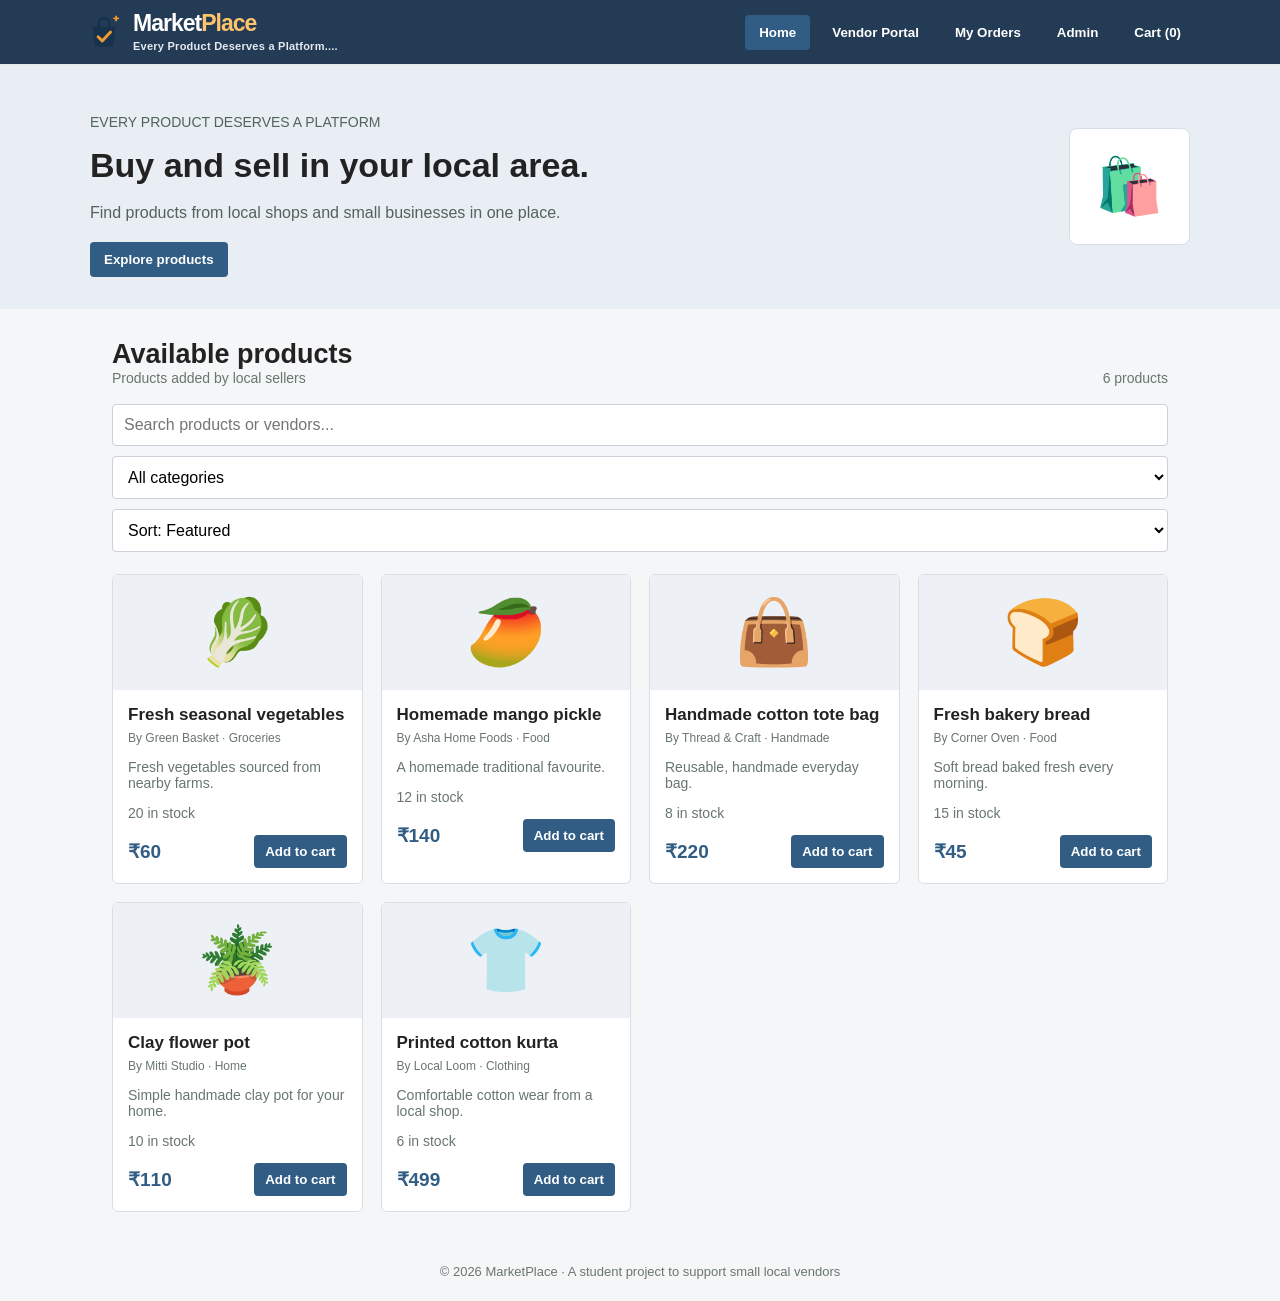
==== index.html @ 35914d5a "Add homepage entry point for GitHub Pages" ====
<!DOCTYPE html>
<html lang="en">
<head>
  <meta charset="UTF-8" />
  <meta name="viewport" content="width=device-width, initial-scale=1.0" />
  <meta name="description" content="A student marketplace demo connecting local vendors with nearby customers." />
  <title>MarketPlace | Local Market Online Store</title>
    <link rel="stylesheet" href="style.css">
</head>
<body>
<header><div class="nav">
  <div class="brand-lockup">
    <svg class="brand-mark" viewBox="0 0 64 64" role="img" aria-label="MarketPlace shopping bag logo" xmlns="http://www.w3.org/2000/svg">
      <path d="M13 23h38l-3.2 34H16.2L13 23Z" fill="#17324d"/>
      <path d="M23 25v-7a9 9 0 0 1 18 0v7" fill="none" stroke="#17324d" stroke-width="5" stroke-linecap="round"/>
      <path d="m22 40 7 7 14-15" fill="none" stroke="#f19a32" stroke-width="5" stroke-linecap="round" stroke-linejoin="round"/>
      <path d="M49 9h7M52.5 5.5v7" stroke="#f19a32" stroke-width="3" stroke-linecap="round"/>
    </svg>
    <div><div class="brand">Market<span>Place</span></div><div class="brand-tagline">Every Product Deserves a Platform....</div></div>
  </div>
  <nav class="navlinks" aria-label="Main navigation">
    <button class="active" data-page="home">Home</button><button data-page="vendor">Vendor Portal</button><button data-page="orders">My Orders</button><button data-page="admin">Admin</button><button data-page="cart">Cart (<span id="cartCount">0</span>)</button>
  </nav>
</div></header>
<section class="hero" id="hero"><div class="hero-inner"><div><p class="muted">EVERY PRODUCT DESERVES A PLATFORM</p><h1>Buy and sell in your local area.</h1><p>Find products from local shops and small businesses in one place.</p><button class="btn primary" onclick="showPage('home');document.getElementById('products').scrollIntoView({behavior:'smooth'})">Explore products</button></div><div class="hero-bubble" aria-hidden="true">🛍️</div></div></section>
<main>
  <section id="page-home">
    <div class="section-head"><div><h2 id="products">Available products</h2><div class="muted">Products added by local sellers</div></div><span class="muted" id="resultCount"></span></div>
    <div class="toolbar"><input id="search" placeholder="Search products or vendors..." aria-label="Search products"><select id="category"><option value="All">All categories</option><option>Groceries</option><option>Food</option><option>Clothing</option><option>Handmade</option><option>Home</option></select><select id="sort"><option value="default">Sort: Featured</option><option value="low">Price: Low to high</option><option value="high">Price: High to low</option></select></div>
    <div class="grid" id="productGrid"></div>
  </section>
  <section id="page-vendor" class="hidden">
    <div class="section-head"><div><h2>Vendor portal</h2><div class="muted">Sign in or register to add your products.</div></div></div>
    <div id="vendorAuth" class="panel">
      <div class="auth-tabs"><button id="showVendorLogin" class="active" type="button" onclick="setVendorAuthMode('login')">Vendor sign in</button><button id="showVendorRegister" type="button" onclick="setVendorAuthMode('register')">Create account</button></div>
      <form id="vendorLoginForm" class="form-grid"><div class="full"><label for="loginEmail">Email address</label><input id="loginEmail" type="email" required autocomplete="username" placeholder="vendor@example.com"></div><div class="full"><label for="loginPassword">Password</label><input id="loginPassword" type="password" required autocomplete="current-password" placeholder="Enter your password"></div><div class="full"><button class="btn primary" type="submit">Sign in to vendor account</button></div></form>
      <form id="vendorRegisterForm" class="form-grid hidden"><div><label for="registerName">Vendor / shop name</label><input id="registerName" required maxlength="60" placeholder="e.g. Sharma Fresh Mart"></div><div><label for="registerPhone">Phone number</label><input id="registerPhone" type="tel" required pattern="[0-9+() -]{8,18}" placeholder="Your contact number"></div><div class="full"><label for="registerEmail">Email address</label><input id="registerEmail" type="email" required autocomplete="username" placeholder="vendor@example.com"></div><div class="full"><label for="registerPassword">Create password</label><input id="registerPassword" type="password" minlength="6" required autocomplete="new-password" placeholder="At least 6 characters"></div><div class="full"><button class="btn primary" type="submit">Create vendor account</button></div></form>
      <p class="muted">Student demo: account details are saved only in this browser. Do not use a real or reused password.</p><div id="vendorAuthMessage" class="muted" role="status"></div>
    </div>
    <div id="vendorDashboard" class="hidden"><div class="panel"><div class="vendor-welcome"><div><h3 id="vendorWelcomeTitle">Welcome, vendor</h3><div class="muted">You are signed in.</div></div><button class="btn secondary" type="button" onclick="vendorLogout()">Sign out</button></div></div>
      <div class="panel"><h3>Add a product</h3><form id="productForm" class="form-grid"><div><label for="pName">Product name</label><input id="pName" required maxlength="80" placeholder="e.g. Fresh tomatoes"></div><div><label for="pPrice">Price (₹)</label><input id="pPrice" type="number" min="1" step="1" required placeholder="80"></div><div><label for="pCategory">Category</label><select id="pCategory"><option>Groceries</option><option>Food</option><option>Clothing</option><option>Handmade</option><option>Home</option></select></div><div><label for="pStock">Available stock</label><input id="pStock" type="number" min="0" value="10" required></div><div><label for="pEmoji">Product icon (emoji)</label><input id="pEmoji" maxlength="4" placeholder="🍅"></div><div class="full"><label for="pDescription">Product description</label><textarea id="pDescription" maxlength="300" placeholder="Describe your product..."></textarea></div><div class="full"><button class="btn primary" type="submit">Register product for sale</button></div></form></div>
      <div class="panel"><h3>Your listed products</h3><div id="vendorProducts"></div></div></div>
  </section>
  <section id="page-cart" class="hidden"><div class="section-head"><div><h2>Your shopping cart</h2><div class="muted">Review your items before checkout</div></div></div><div class="panel" id="cartContents"></div></section>
  <section id="page-orders" class="hidden"><div class="section-head"><div><h2>My orders</h2><div class="muted">Your demo order history</div></div></div><div class="panel" id="orderContents"></div></section>
  <section id="page-admin" class="hidden"><div class="section-head"><div><h2>Admin dashboard</h2><div class="muted">A quick overview of marketplace activity</div></div></div><div class="stats" id="adminStats"></div><div class="panel"><h3>Recent orders</h3><div id="adminOrders"></div></div><div class="notice">For a real deployment, admin access must be protected with authentication and server-side permissions. This classroom demo is not connected to a live payment gateway.</div></section>
</main>
<footer>© 2026 MarketPlace · A student project to support small local vendors</footer>
  <script src="script.js"></script>
</body>
</html>
---- style.css ----
:root{--green:#176b4b;--green2:#e8f5ee;--ink:#17231d;--muted:#68766e;--line:#e4ebe6;--cream:#fbfcfa;--orange:#f4a340}
    *{box-sizing:border-box} body{margin:0;font-family:Arial,Helvetica,sans-serif;background:var(--cream);color:var(--ink)}
    header{background:#fff;border-bottom:1px solid var(--line);position:sticky;top:0;z-index:5}
    .nav{max-width:1150px;margin:auto;padding:15px 22px;display:flex;align-items:center;gap:20px;justify-content:space-between;flex-wrap:wrap}
    .brand-lockup{display:flex;align-items:center;gap:10px;min-width:220px}.brand-mark{width:43px;height:43px;flex:none}.brand{font-size:25px;font-weight:800;color:#17324d;letter-spacing:-1px;line-height:1}.brand span{color:#f19a32}.brand-tagline{font-size:10px;letter-spacing:.25px;color:#68766e;margin-top:5px;font-weight:600}
    .navlinks{display:flex;gap:8px;flex-wrap:wrap}.navlinks button,.btn{border:0;border-radius:9px;padding:10px 14px;font-weight:700;cursor:pointer}
    .navlinks button{background:transparent;color:#425148}.navlinks button.active,.btn.primary{background:var(--green);color:white}.btn.secondary{background:var(--green2);color:var(--green)}
    .hero{background:linear-gradient(115deg,#e8f5ee,#f9f3e7);padding:48px 22px}.hero-inner{max-width:1150px;margin:auto;display:flex;align-items:center;justify-content:space-between;gap:30px}.hero h1{font-size:clamp(30px,5vw,48px);line-height:1.08;margin:0 0 14px;max-width:650px}.hero p{color:#52635a;line-height:1.6;max-width:610px}.hero-bubble{font-size:82px;background:#fff;border-radius:28px;padding:25px;box-shadow:0 10px 30px #244b3212}
    main{max-width:1150px;margin:30px auto;padding:0 22px}.section-head{display:flex;align-items:end;justify-content:space-between;gap:15px;flex-wrap:wrap;margin-bottom:18px}.section-head h2{margin:0;font-size:27px}.muted{color:var(--muted);font-size:14px}
    .toolbar{display:flex;gap:10px;flex-wrap:wrap;margin:18px 0 22px}.toolbar input,.toolbar select,input,textarea,select{font:inherit;border:1px solid var(--line);border-radius:9px;padding:11px;background:white;min-width:0}.toolbar input{flex:1;min-width:210px}
    .grid{display:grid;grid-template-columns:repeat(auto-fit,minmax(220px,1fr));gap:18px}.product{background:white;border:1px solid var(--line);border-radius:15px;overflow:hidden;transition:.2s}.product:hover{transform:translateY(-3px);box-shadow:0 9px 25px #193e2810}.product-art{height:145px;display:grid;place-items:center;font-size:64px;background:var(--green2)}.product-body{padding:15px}.product h3{margin:0 0 6px;font-size:17px}.product .vendor{font-size:12px;color:var(--muted)}.price-row{display:flex;justify-content:space-between;align-items:center;margin-top:14px}.price{font-weight:800;color:var(--green);font-size:19px}.small-btn{background:var(--green);color:white;border:0;border-radius:8px;padding:9px 11px;cursor:pointer;font-weight:700}
    .panel{background:white;border:1px solid var(--line);border-radius:15px;padding:20px;margin:20px 0}.panel h2,.panel h3{margin-top:0}.form-grid{display:grid;grid-template-columns:repeat(2,minmax(0,1fr));gap:12px}.form-grid .full{grid-column:1/-1}label{font-size:13px;font-weight:700;color:#52635a;display:block;margin-bottom:5px}input,textarea,select{width:100%}textarea{min-height:80px;resize:vertical}.hidden{display:none!important}
    .cart-row,.order-row{display:flex;justify-content:space-between;gap:12px;align-items:center;padding:12px 0;border-bottom:1px solid var(--line)}.qty{display:flex;align-items:center;gap:8px}.qty button{border:1px solid var(--line);background:white;border-radius:6px;padding:4px 9px;cursor:pointer}.total{font-size:21px;font-weight:800;text-align:right;margin:18px 0}.auth-tabs{display:flex;gap:8px;margin-bottom:18px}.auth-tabs button{border:1px solid var(--line);background:#fff;border-radius:8px;padding:10px 14px;font-weight:700;cursor:pointer}.auth-tabs button.active{background:var(--green);color:#fff;border-color:var(--green)}.vendor-welcome{display:flex;justify-content:space-between;align-items:center;gap:12px;flex-wrap:wrap}.notice{padding:12px;border-radius:9px;background:#fff6e7;color:#78501b;font-size:13px;line-height:1.5}.stats{display:grid;grid-template-columns:repeat(auto-fit,minmax(150px,1fr));gap:12px}.stat{background:var(--green2);border-radius:12px;padding:15px}.stat strong{display:block;font-size:25px;color:var(--green)}footer{text-align:center;padding:30px;color:var(--muted);font-size:13px}
    @media(max-width:650px){.hero-inner{display:block}.hero-bubble{display:none}.form-grid{grid-template-columns:1fr}.form-grid .full{grid-column:auto}.nav{align-items:flex-start}}

    /* Simple styling for a first-year college project */
    body{font-family:Arial,sans-serif;background:#f5f6f8;color:#222}
    header{background:#243b55;position:static}
    .nav{padding:12px 20px}
    .brand-mark{width:38px;height:38px}
    .brand{font-size:23px;color:#fff}
    .brand span{color:#ffc36b}
    .brand-tagline{color:#e6eaf0;font-size:11px}
    .navlinks button{color:#fff;border-radius:4px}
    .navlinks button.active,.btn.primary,.small-btn{background:#315d85;color:#fff}
    .btn,.navlinks button,.small-btn{border-radius:4px}
    .hero{background:#e8eef4;padding:32px 20px}
    .hero-inner{max-width:1100px}
    .hero h1{font-size:34px}
    .hero-bubble{font-size:55px;box-shadow:none;border:1px solid #d6dee7;border-radius:8px}
    main{max-width:1100px}
    .panel,.product{border:1px solid #d9dee5;border-radius:6px;box-shadow:none}
    .product:hover{transform:none;box-shadow:none}
    .product-art{height:115px;background:#edf1f5}
    .panel{padding:18px}
    .toolbar input,.toolbar select,input,textarea,select{border:1px solid #cbd2da;border-radius:4px}
    .auth-tabs button{border-radius:4px}
    .auth-tabs button.active{background:#315d85;color:#fff}
    .btn.secondary{background:#e8eef4;color:#243b55}
    .stat{background:#edf1f5;border-radius:5px}
    .stat strong,.price{color:#315d85}
    .notice{border-radius:4px}
    footer{padding:22px}
    @media(max-width:650px){.hero h1{font-size:28px}}
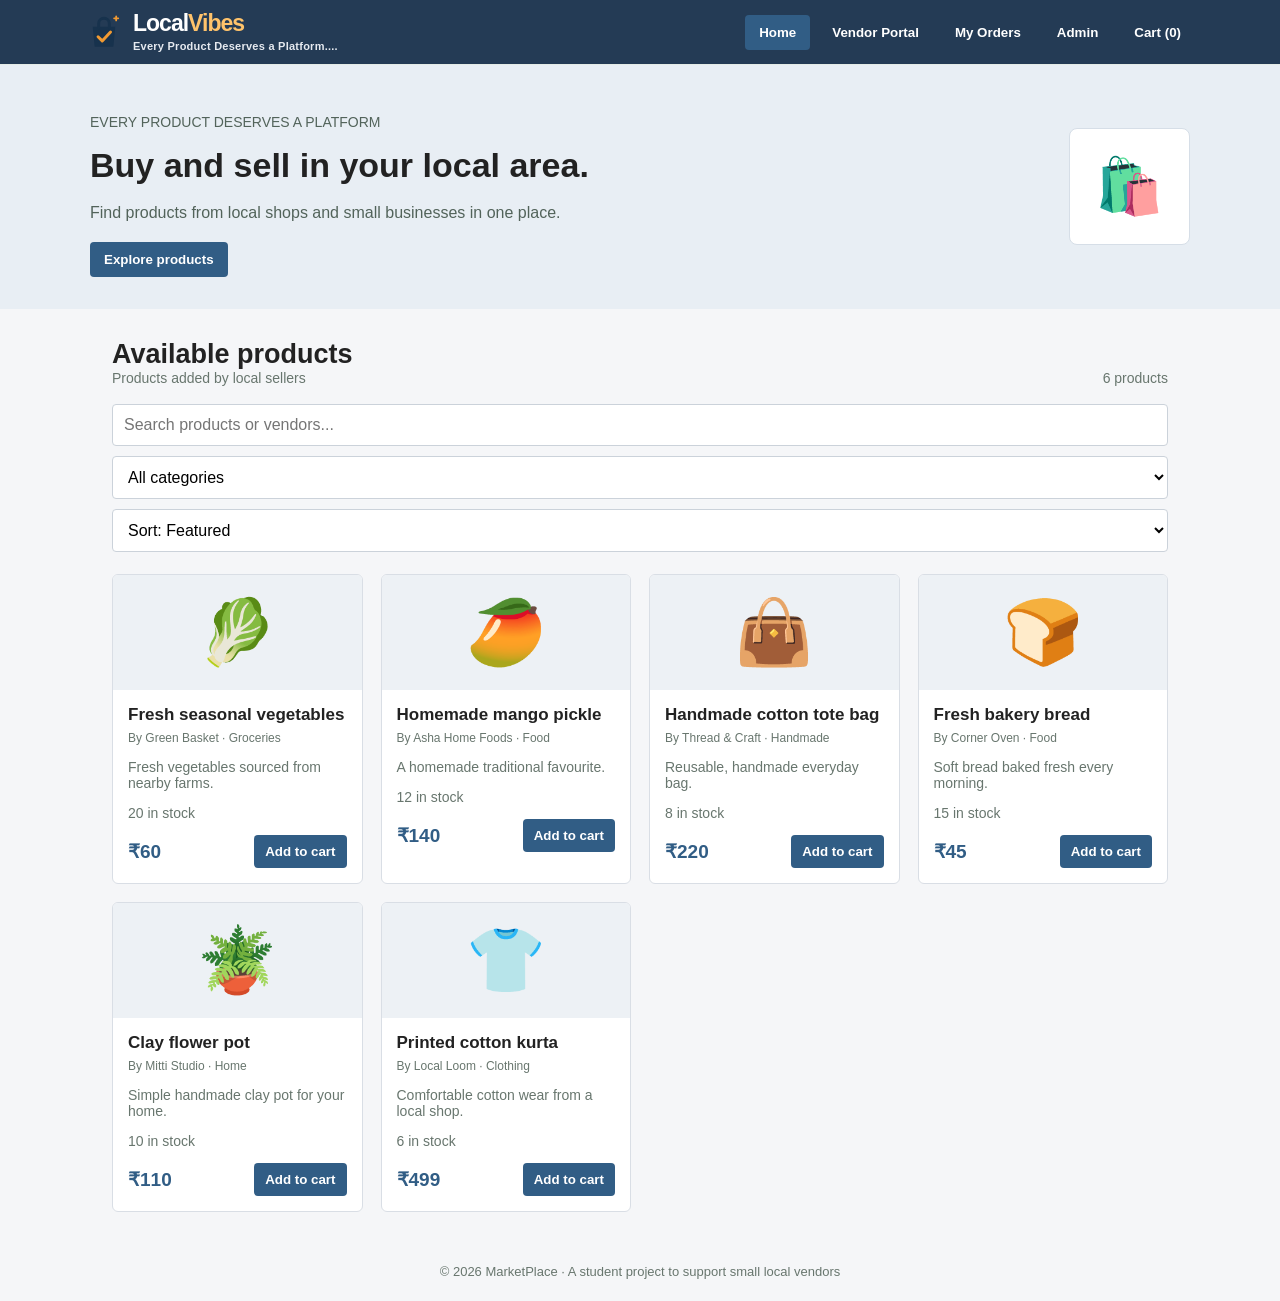
==== commit ae5b8192: "Rename website brand to LocalVibes" ====
--- a/index.html
+++ b/index.html
@@ -4,19 +4,19 @@
   <meta charset="UTF-8" />
   <meta name="viewport" content="width=device-width, initial-scale=1.0" />
   <meta name="description" content="A student marketplace demo connecting local vendors with nearby customers." />
-  <title>MarketPlace | Local Market Online Store</title>
+  <title>LocalVibes | Local Market Online Store</title>
     <link rel="stylesheet" href="style.css">
 </head>
 <body>
 <header><div class="nav">
   <div class="brand-lockup">
-    <svg class="brand-mark" viewBox="0 0 64 64" role="img" aria-label="MarketPlace shopping bag logo" xmlns="http://www.w3.org/2000/svg">
+    <svg class="brand-mark" viewBox="0 0 64 64" role="img" aria-label="LocalVibes shopping bag logo" xmlns="http://www.w3.org/2000/svg">
       <path d="M13 23h38l-3.2 34H16.2L13 23Z" fill="#17324d"/>
       <path d="M23 25v-7a9 9 0 0 1 18 0v7" fill="none" stroke="#17324d" stroke-width="5" stroke-linecap="round"/>
       <path d="m22 40 7 7 14-15" fill="none" stroke="#f19a32" stroke-width="5" stroke-linecap="round" stroke-linejoin="round"/>
       <path d="M49 9h7M52.5 5.5v7" stroke="#f19a32" stroke-width="3" stroke-linecap="round"/>
     </svg>
-    <div><div class="brand">Market<span>Place</span></div><div class="brand-tagline">Every Product Deserves a Platform....</div></div>
+    <div><div class="brand">Local<span>Vibes</span></div><div class="brand-tagline">Every Product Deserves a Platform....</div></div>
   </div>
   <nav class="navlinks" aria-label="Main navigation">
     <button class="active" data-page="home">Home</button><button data-page="vendor">Vendor Portal</button><button data-page="orders">My Orders</button><button data-page="admin">Admin</button><button data-page="cart">Cart (<span id="cartCount">0</span>)</button>
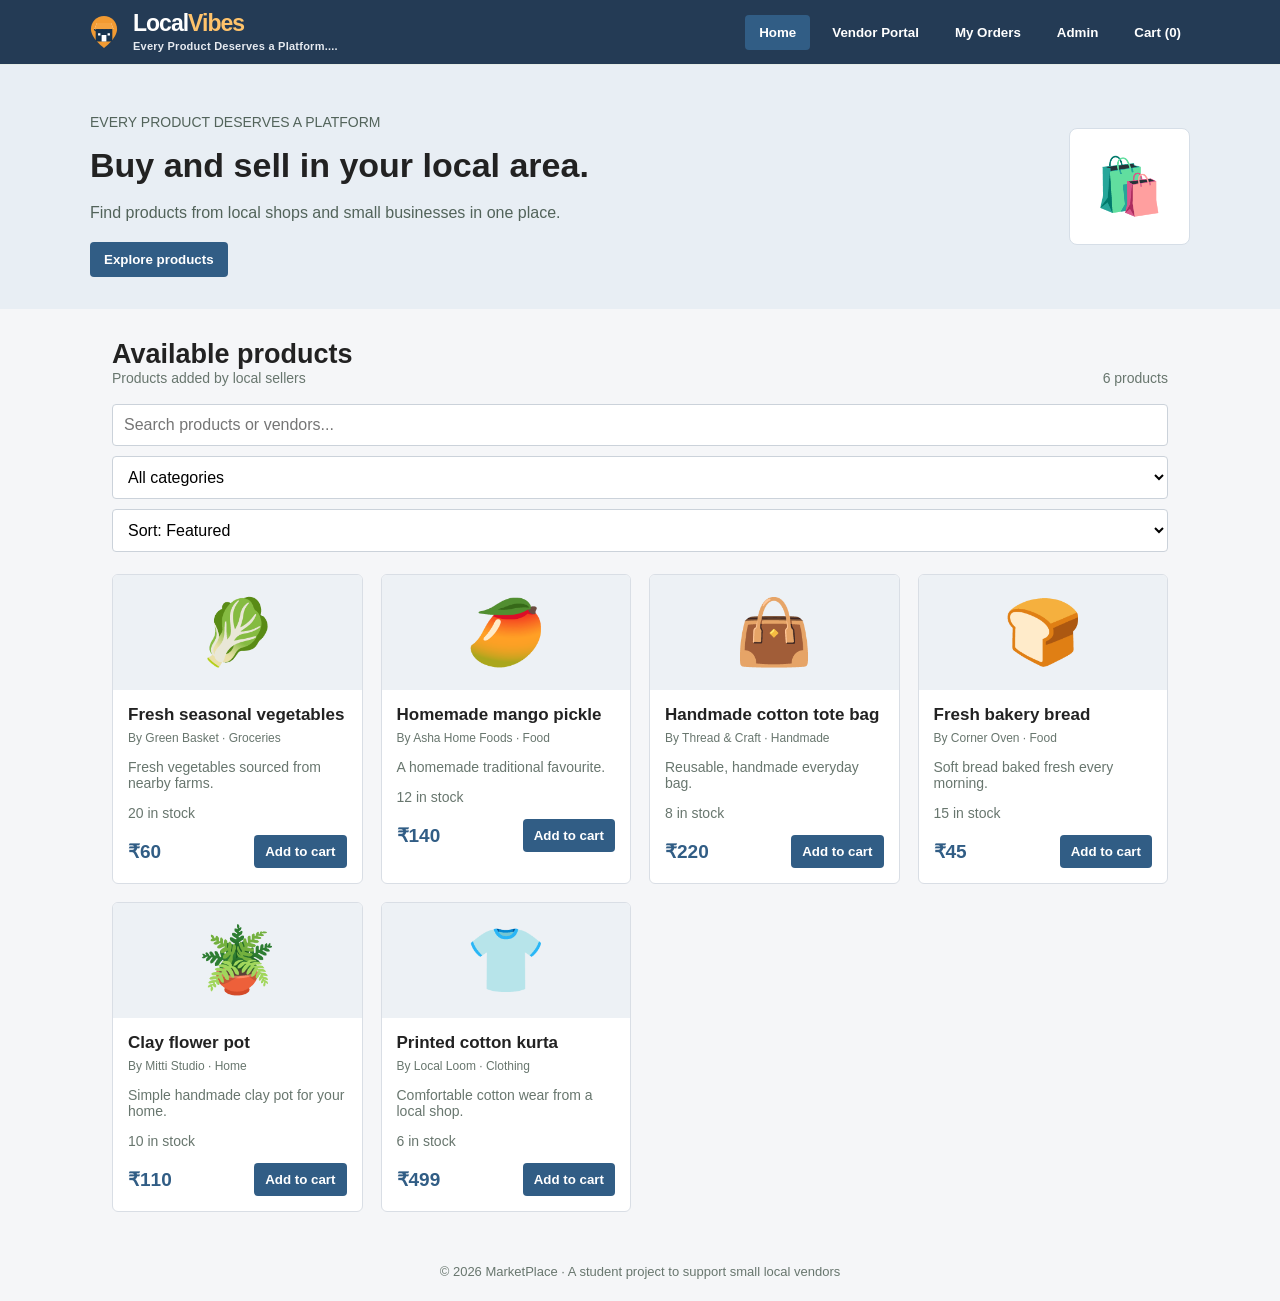
==== commit 5da51678: "Update LocalVibes logo to a local shop mark" ====
--- a/index.html
+++ b/index.html
@@ -10,11 +10,14 @@
 <body>
 <header><div class="nav">
   <div class="brand-lockup">
-    <svg class="brand-mark" viewBox="0 0 64 64" role="img" aria-label="LocalVibes shopping bag logo" xmlns="http://www.w3.org/2000/svg">
-      <path d="M13 23h38l-3.2 34H16.2L13 23Z" fill="#17324d"/>
-      <path d="M23 25v-7a9 9 0 0 1 18 0v7" fill="none" stroke="#17324d" stroke-width="5" stroke-linecap="round"/>
-      <path d="m22 40 7 7 14-15" fill="none" stroke="#f19a32" stroke-width="5" stroke-linecap="round" stroke-linejoin="round"/>
-      <path d="M49 9h7M52.5 5.5v7" stroke="#f19a32" stroke-width="3" stroke-linecap="round"/>
+    <svg class="brand-mark" viewBox="0 0 64 64" role="img" aria-label="LocalVibes local shop logo" xmlns="http://www.w3.org/2000/svg">
+      <path d="M32 5C19.8 5 10 14.8 10 27c0 16 22 32 22 32s22-16 22-32C54 14.8 44.2 5 32 5Z" fill="#f19a32"/>
+      <path d="M18 27h28v21H18z" rx="2" fill="#17324d"/>
+      <path d="M16 27 20 17h24l4 10H16Z" fill="#fff"/>
+      <path d="M20 17h24l4 10H16l4-10Z" fill="#f4a340"/>
+      <path d="M16 27c0 4 6 4 6 0 0 4 7 4 7 0 0 4 7 4 7 0 0 4 6 4 6 0" fill="none" stroke="#17324d" stroke-width="2"/>
+      <path d="M28 37h8v11h-8z" fill="#fff"/>
+      <path d="M22 34h4v4h-4zM38 34h4v4h-4z" fill="#fff"/>
     </svg>
     <div><div class="brand">Local<span>Vibes</span></div><div class="brand-tagline">Every Product Deserves a Platform....</div></div>
   </div>
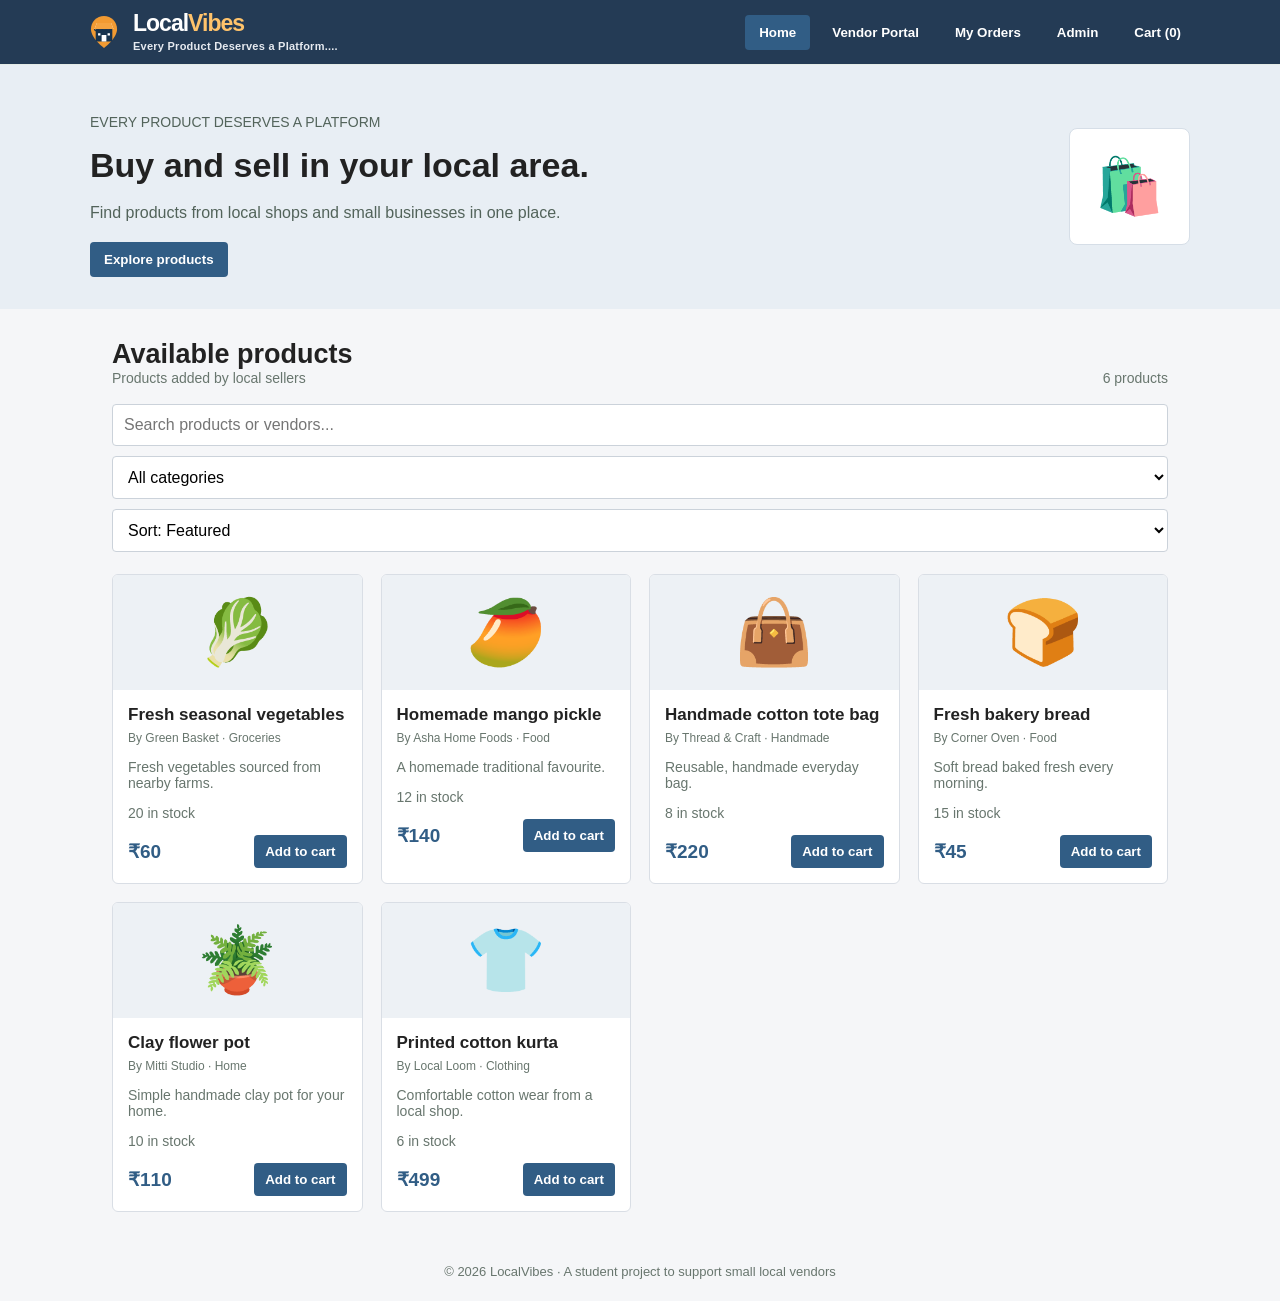
==== commit 1c1eecdf: "Update footer branding to LocalVibes" ====
--- a/index.html
+++ b/index.html
@@ -48,7 +48,7 @@
   <section id="page-orders" class="hidden"><div class="section-head"><div><h2>My orders</h2><div class="muted">Your demo order history</div></div></div><div class="panel" id="orderContents"></div></section>
   <section id="page-admin" class="hidden"><div class="section-head"><div><h2>Admin dashboard</h2><div class="muted">A quick overview of marketplace activity</div></div></div><div class="stats" id="adminStats"></div><div class="panel"><h3>Recent orders</h3><div id="adminOrders"></div></div><div class="notice">For a real deployment, admin access must be protected with authentication and server-side permissions. This classroom demo is not connected to a live payment gateway.</div></section>
 </main>
-<footer>© 2026 MarketPlace · A student project to support small local vendors</footer>
+<footer>© 2026 LocalVibes · A student project to support small local vendors</footer>
   <script src="script.js"></script>
 </body>
 </html>
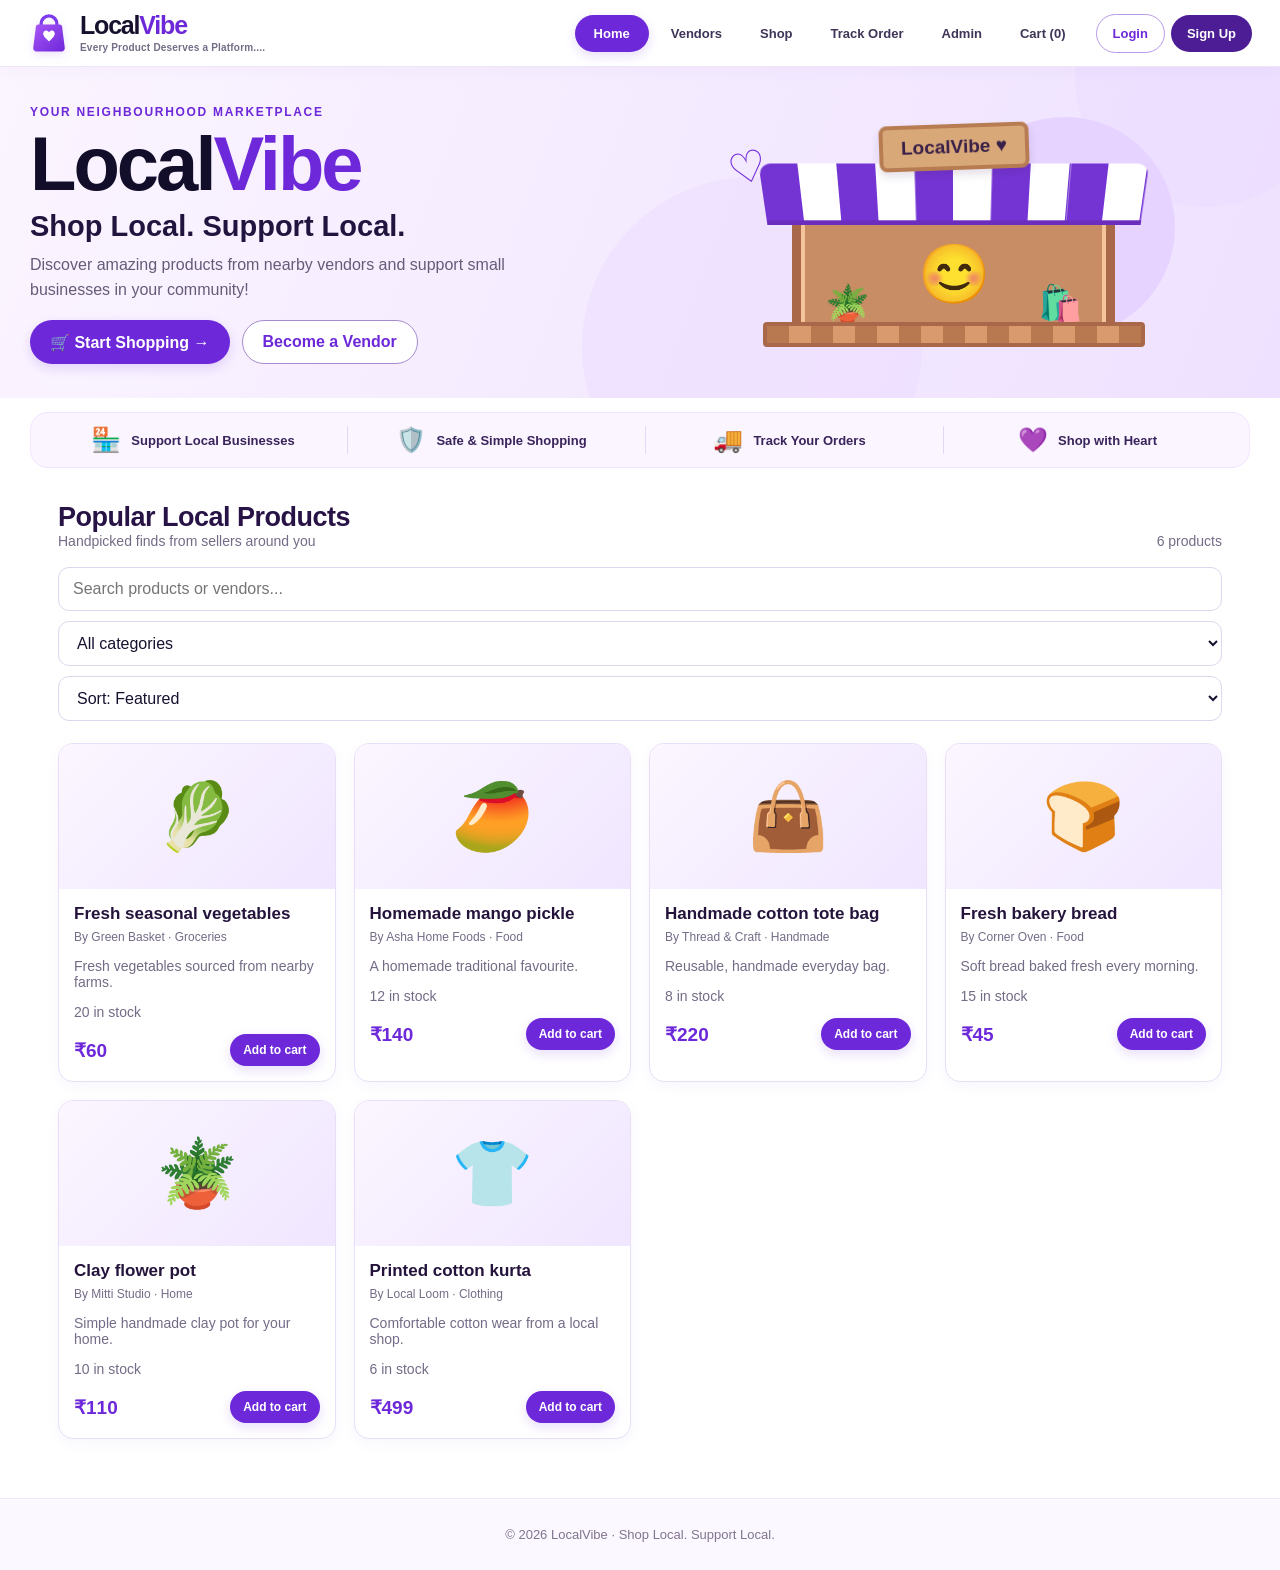
==== commit e39ff63c: "Update LocalVibe branding and storefront homepage" ====
--- a/index.html
+++ b/index.html
@@ -10,25 +10,22 @@
 <body>
 <header><div class="nav">
   <div class="brand-lockup">
-    <svg class="brand-mark" viewBox="0 0 64 64" role="img" aria-label="LocalVibes local shop logo" xmlns="http://www.w3.org/2000/svg">
-      <path d="M32 5C19.8 5 10 14.8 10 27c0 16 22 32 22 32s22-16 22-32C54 14.8 44.2 5 32 5Z" fill="#f19a32"/>
-      <path d="M18 27h28v21H18z" rx="2" fill="#17324d"/>
-      <path d="M16 27 20 17h24l4 10H16Z" fill="#fff"/>
-      <path d="M20 17h24l4 10H16l4-10Z" fill="#f4a340"/>
-      <path d="M16 27c0 4 6 4 6 0 0 4 7 4 7 0 0 4 7 4 7 0 0 4 6 4 6 0" fill="none" stroke="#17324d" stroke-width="2"/>
-      <path d="M28 37h8v11h-8z" fill="#fff"/>
-      <path d="M22 34h4v4h-4zM38 34h4v4h-4z" fill="#fff"/>
+    <svg class="brand-mark" viewBox="0 0 64 64" role="img" aria-label="LocalVibe shopping bag logo" xmlns="http://www.w3.org/2000/svg">
+      <defs><linearGradient id="bagPurple" x1="0" y1="0" x2="1" y2="1"><stop stop-color="#a855f7"/><stop offset="1" stop-color="#6d28d9"/></linearGradient></defs>
+      <path d="M20 23v-5a12 12 0 0 1 24 0v5" fill="none" stroke="#7c3aed" stroke-width="5" stroke-linecap="round"/>
+      <path d="M12 23a4 4 0 0 1 4-4h32a4 4 0 0 1 4 4l4 31a5 5 0 0 1-5 6H13a5 5 0 0 1-5-6l4-31Z" fill="url(#bagPurple)"/>
+      <path d="M32 31c-5-7-14 1-5 9l5 5 5-5c9-8 0-16-5-9Z" fill="#fff"/>
     </svg>
-    <div><div class="brand">Local<span>Vibes</span></div><div class="brand-tagline">Every Product Deserves a Platform....</div></div>
+    <div><div class="brand">Local<span>Vibe</span></div><div class="brand-tagline">Every Product Deserves a Platform....</div></div>
   </div>
   <nav class="navlinks" aria-label="Main navigation">
-    <button class="active" data-page="home">Home</button><button data-page="vendor">Vendor Portal</button><button data-page="orders">My Orders</button><button data-page="admin">Admin</button><button data-page="cart">Cart (<span id="cartCount">0</span>)</button>
+    <button class="active" data-page="home">Home</button><button data-page="vendor">Vendors</button><button data-page="home">Shop</button><button data-page="orders">Track Order</button><button data-page="admin">Admin</button><button data-page="cart">Cart (<span id="cartCount">0</span>)</button><button class="nav-login" onclick="showPage('vendor');setVendorAuthMode('login')">Login</button><button class="nav-signup" onclick="showPage('vendor');setVendorAuthMode('register')">Sign Up</button>
   </nav>
 </div></header>
-<section class="hero" id="hero"><div class="hero-inner"><div><p class="muted">EVERY PRODUCT DESERVES A PLATFORM</p><h1>Buy and sell in your local area.</h1><p>Find products from local shops and small businesses in one place.</p><button class="btn primary" onclick="showPage('home');document.getElementById('products').scrollIntoView({behavior:'smooth'})">Explore products</button></div><div class="hero-bubble" aria-hidden="true">🛍️</div></div></section>
-<main>
+<section class="hero" id="hero"><div class="hero-inner"><div><p class="eyebrow">YOUR NEIGHBOURHOOD MARKETPLACE</p><h1>Local<span class="hero-highlight">Vibe</span></h1><h2 class="hero-subtitle">Shop Local. Support Local.</h2><p>Discover amazing products from nearby vendors and support small businesses in your community!</p><div class="hero-actions"><button class="btn primary" onclick="showPage('home');document.getElementById('products').scrollIntoView({behavior:'smooth'})">🛒 Start Shopping →</button><button class="btn outline" onclick="showPage('vendor');setVendorAuthMode('register')">Become a Vendor</button></div></div><div class="hero-art" aria-label="Local shop illustration"><div class="art-sun"></div><div class="shop-sign">LocalVibe ♥</div><div class="shop-awning"><span></span><span></span><span></span><span></span><span></span></div><div class="shop-window"><div class="shop-plant">🪴</div><div class="shop-owner">😊</div><div class="shop-bag">🛍️</div></div><div class="shop-counter"></div><div class="art-heart">♡</div></div></div></section>
+<div class="feature-strip"><div><span>🏪</span><strong>Support Local Businesses</strong></div><div><span>🛡️</span><strong>Safe & Simple Shopping</strong></div><div><span>🚚</span><strong>Track Your Orders</strong></div><div><span>💜</span><strong>Shop with Heart</strong></div></div><main>
   <section id="page-home">
-    <div class="section-head"><div><h2 id="products">Available products</h2><div class="muted">Products added by local sellers</div></div><span class="muted" id="resultCount"></span></div>
+    <div class="section-head"><div><h2 id="products">Popular Local Products</h2><div class="muted">Handpicked finds from sellers around you</div></div><span class="muted" id="resultCount"></span></div>
     <div class="toolbar"><input id="search" placeholder="Search products or vendors..." aria-label="Search products"><select id="category"><option value="All">All categories</option><option>Groceries</option><option>Food</option><option>Clothing</option><option>Handmade</option><option>Home</option></select><select id="sort"><option value="default">Sort: Featured</option><option value="low">Price: Low to high</option><option value="high">Price: High to low</option></select></div>
     <div class="grid" id="productGrid"></div>
   </section>
@@ -48,7 +45,7 @@
   <section id="page-orders" class="hidden"><div class="section-head"><div><h2>My orders</h2><div class="muted">Your demo order history</div></div></div><div class="panel" id="orderContents"></div></section>
   <section id="page-admin" class="hidden"><div class="section-head"><div><h2>Admin dashboard</h2><div class="muted">A quick overview of marketplace activity</div></div></div><div class="stats" id="adminStats"></div><div class="panel"><h3>Recent orders</h3><div id="adminOrders"></div></div><div class="notice">For a real deployment, admin access must be protected with authentication and server-side permissions. This classroom demo is not connected to a live payment gateway.</div></section>
 </main>
-<footer>© 2026 LocalVibes · A student project to support small local vendors</footer>
+<footer>© 2026 LocalVibe · Shop Local. Support Local.</footer>
   <script src="script.js"></script>
 </body>
 </html>
--- a/style.css
+++ b/style.css
@@ -1,44 +1,41 @@
-:root{--green:#176b4b;--green2:#e8f5ee;--ink:#17231d;--muted:#68766e;--line:#e4ebe6;--cream:#fbfcfa;--orange:#f4a340}
-    *{box-sizing:border-box} body{margin:0;font-family:Arial,Helvetica,sans-serif;background:var(--cream);color:var(--ink)}
-    header{background:#fff;border-bottom:1px solid var(--line);position:sticky;top:0;z-index:5}
-    .nav{max-width:1150px;margin:auto;padding:15px 22px;display:flex;align-items:center;gap:20px;justify-content:space-between;flex-wrap:wrap}
-    .brand-lockup{display:flex;align-items:center;gap:10px;min-width:220px}.brand-mark{width:43px;height:43px;flex:none}.brand{font-size:25px;font-weight:800;color:#17324d;letter-spacing:-1px;line-height:1}.brand span{color:#f19a32}.brand-tagline{font-size:10px;letter-spacing:.25px;color:#68766e;margin-top:5px;font-weight:600}
-    .navlinks{display:flex;gap:8px;flex-wrap:wrap}.navlinks button,.btn{border:0;border-radius:9px;padding:10px 14px;font-weight:700;cursor:pointer}
-    .navlinks button{background:transparent;color:#425148}.navlinks button.active,.btn.primary{background:var(--green);color:white}.btn.secondary{background:var(--green2);color:var(--green)}
-    .hero{background:linear-gradient(115deg,#e8f5ee,#f9f3e7);padding:48px 22px}.hero-inner{max-width:1150px;margin:auto;display:flex;align-items:center;justify-content:space-between;gap:30px}.hero h1{font-size:clamp(30px,5vw,48px);line-height:1.08;margin:0 0 14px;max-width:650px}.hero p{color:#52635a;line-height:1.6;max-width:610px}.hero-bubble{font-size:82px;background:#fff;border-radius:28px;padding:25px;box-shadow:0 10px 30px #244b3212}
-    main{max-width:1150px;margin:30px auto;padding:0 22px}.section-head{display:flex;align-items:end;justify-content:space-between;gap:15px;flex-wrap:wrap;margin-bottom:18px}.section-head h2{margin:0;font-size:27px}.muted{color:var(--muted);font-size:14px}
-    .toolbar{display:flex;gap:10px;flex-wrap:wrap;margin:18px 0 22px}.toolbar input,.toolbar select,input,textarea,select{font:inherit;border:1px solid var(--line);border-radius:9px;padding:11px;background:white;min-width:0}.toolbar input{flex:1;min-width:210px}
-    .grid{display:grid;grid-template-columns:repeat(auto-fit,minmax(220px,1fr));gap:18px}.product{background:white;border:1px solid var(--line);border-radius:15px;overflow:hidden;transition:.2s}.product:hover{transform:translateY(-3px);box-shadow:0 9px 25px #193e2810}.product-art{height:145px;display:grid;place-items:center;font-size:64px;background:var(--green2)}.product-body{padding:15px}.product h3{margin:0 0 6px;font-size:17px}.product .vendor{font-size:12px;color:var(--muted)}.price-row{display:flex;justify-content:space-between;align-items:center;margin-top:14px}.price{font-weight:800;color:var(--green);font-size:19px}.small-btn{background:var(--green);color:white;border:0;border-radius:8px;padding:9px 11px;cursor:pointer;font-weight:700}
-    .panel{background:white;border:1px solid var(--line);border-radius:15px;padding:20px;margin:20px 0}.panel h2,.panel h3{margin-top:0}.form-grid{display:grid;grid-template-columns:repeat(2,minmax(0,1fr));gap:12px}.form-grid .full{grid-column:1/-1}label{font-size:13px;font-weight:700;color:#52635a;display:block;margin-bottom:5px}input,textarea,select{width:100%}textarea{min-height:80px;resize:vertical}.hidden{display:none!important}
-    .cart-row,.order-row{display:flex;justify-content:space-between;gap:12px;align-items:center;padding:12px 0;border-bottom:1px solid var(--line)}.qty{display:flex;align-items:center;gap:8px}.qty button{border:1px solid var(--line);background:white;border-radius:6px;padding:4px 9px;cursor:pointer}.total{font-size:21px;font-weight:800;text-align:right;margin:18px 0}.auth-tabs{display:flex;gap:8px;margin-bottom:18px}.auth-tabs button{border:1px solid var(--line);background:#fff;border-radius:8px;padding:10px 14px;font-weight:700;cursor:pointer}.auth-tabs button.active{background:var(--green);color:#fff;border-color:var(--green)}.vendor-welcome{display:flex;justify-content:space-between;align-items:center;gap:12px;flex-wrap:wrap}.notice{padding:12px;border-radius:9px;background:#fff6e7;color:#78501b;font-size:13px;line-height:1.5}.stats{display:grid;grid-template-columns:repeat(auto-fit,minmax(150px,1fr));gap:12px}.stat{background:var(--green2);border-radius:12px;padding:15px}.stat strong{display:block;font-size:25px;color:var(--green)}footer{text-align:center;padding:30px;color:var(--muted);font-size:13px}
-    @media(max-width:650px){.hero-inner{display:block}.hero-bubble{display:none}.form-grid{grid-template-columns:1fr}.form-grid .full{grid-column:auto}.nav{align-items:flex-start}}
-
-    /* Simple styling for a first-year college project */
-    body{font-family:Arial,sans-serif;background:#f5f6f8;color:#222}
-    header{background:#243b55;position:static}
-    .nav{padding:12px 20px}
-    .brand-mark{width:38px;height:38px}
-    .brand{font-size:23px;color:#fff}
-    .brand span{color:#ffc36b}
-    .brand-tagline{color:#e6eaf0;font-size:11px}
-    .navlinks button{color:#fff;border-radius:4px}
-    .navlinks button.active,.btn.primary,.small-btn{background:#315d85;color:#fff}
-    .btn,.navlinks button,.small-btn{border-radius:4px}
-    .hero{background:#e8eef4;padding:32px 20px}
-    .hero-inner{max-width:1100px}
-    .hero h1{font-size:34px}
-    .hero-bubble{font-size:55px;box-shadow:none;border:1px solid #d6dee7;border-radius:8px}
-    main{max-width:1100px}
-    .panel,.product{border:1px solid #d9dee5;border-radius:6px;box-shadow:none}
-    .product:hover{transform:none;box-shadow:none}
-    .product-art{height:115px;background:#edf1f5}
-    .panel{padding:18px}
-    .toolbar input,.toolbar select,input,textarea,select{border:1px solid #cbd2da;border-radius:4px}
-    .auth-tabs button{border-radius:4px}
-    .auth-tabs button.active{background:#315d85;color:#fff}
-    .btn.secondary{background:#e8eef4;color:#243b55}
-    .stat{background:#edf1f5;border-radius:5px}
-    .stat strong,.price{color:#315d85}
-    .notice{border-radius:4px}
-    footer{padding:22px}
-    @media(max-width:650px){.hero h1{font-size:28px}}
+:root{--purple:#6d28d9;--purple-dark:#4c1d95;--purple-mid:#8b5cf6;--lavender:#f4edff;--lavender-2:#fbf8ff;--ink:#17112e;--muted:#746b86;--line:#e8def7;--white:#fff;--pink:#f3dfff}
+*{box-sizing:border-box}
+html{scroll-behavior:smooth}
+body{margin:0;font-family:Arial,Helvetica,sans-serif;background:#fff;color:var(--ink)}
+button,input,select,textarea{font:inherit}
+button{cursor:pointer}
+header{background:rgba(255,255,255,.96);border-bottom:1px solid #eee5fb;position:sticky;top:0;z-index:10;box-shadow:0 3px 18px #4c1d9508}
+.nav{max-width:1280px;margin:auto;padding:12px 28px;display:flex;align-items:center;justify-content:space-between;gap:18px;flex-wrap:wrap}
+.brand-lockup{display:flex;align-items:center;gap:10px;min-width:185px}.brand-mark{width:42px;height:42px;flex:none;filter:drop-shadow(0 3px 5px #6d28d922)}
+.brand{font-size:25px;font-weight:850;color:#17112e;letter-spacing:-1.2px;line-height:1}.brand span{color:var(--purple)}
+.brand-tagline{font-size:10px;letter-spacing:.2px;color:var(--muted);margin-top:4px;font-weight:600}
+.navlinks{display:flex;align-items:center;gap:6px;flex-wrap:wrap}.navlinks button,.btn{border:0;border-radius:999px;padding:11px 16px;font-weight:700;transition:transform .18s,background .18s,box-shadow .18s}
+.navlinks button{background:transparent;color:#403458;font-size:13px}.navlinks button:hover{background:var(--lavender);color:var(--purple)}.navlinks button.active,.btn.primary,.small-btn{background:var(--purple);color:white;box-shadow:0 4px 12px #6d28d92a}.navlinks button.active{padding-inline:19px}.navlinks .nav-login{border:1px solid #b99ae9;color:var(--purple);margin-left:8px}.navlinks .nav-signup{background:var(--purple-dark);color:white}
+.hero{position:relative;overflow:hidden;background:linear-gradient(110deg,#fbf5ff 0%,#f4eaff 53%,#eee1ff 100%);padding:38px 28px 34px;min-height:330px}
+.hero:before,.hero:after{content:"";position:absolute;border-radius:50%;background:#e8d7ff66;pointer-events:none}.hero:before{width:340px;height:340px;right:28%;top:110px}.hero:after{width:260px;height:260px;right:-55px;top:-120px}
+.hero-inner{max-width:1220px;margin:auto;display:grid;grid-template-columns:1fr 1fr;align-items:center;gap:35px;position:relative;z-index:1;min-height:255px}
+.eyebrow{font-size:12px;font-weight:800;letter-spacing:1.7px;color:var(--purple);margin:0 0 8px}
+.hero h1{font-size:clamp(48px,7vw,76px);line-height:.98;letter-spacing:-3px;margin:0;color:#120d29}.hero-highlight{color:var(--purple)}
+.hero-subtitle{font-size:clamp(22px,3vw,29px);margin:9px 0 10px;font-weight:800;color:#21143e}
+.hero-inner>div:first-child>p:not(.eyebrow){color:#655b78;line-height:1.55;max-width:480px;font-size:16px;margin:0 0 17px}
+.hero-actions{display:flex;gap:12px;flex-wrap:wrap}.btn{padding:12px 20px}.btn:hover,.small-btn:hover{transform:translateY(-2px);box-shadow:0 7px 17px #6d28d933}.btn.outline{background:#fff;color:var(--purple);border:1px solid #a78bce;box-shadow:none}
+.hero-art{height:245px;max-width:490px;width:100%;justify-self:center;position:relative;display:flex;align-items:flex-end;justify-content:center}
+.art-sun{position:absolute;width:220px;height:220px;border-radius:50%;background:#e6d3ff;right:24px;top:5px}
+.shop-sign{position:absolute;z-index:3;top:12px;left:50%;transform:translateX(-50%) rotate(-2deg);background:#d9a879;border:4px solid #b77c51;border-radius:8px;padding:8px 18px;color:#392047;font-weight:900;font-size:19px;box-shadow:0 5px 9px #3a1a4c22;white-space:nowrap}
+.shop-awning{position:absolute;z-index:2;top:52px;left:11%;width:78%;height:62px;display:flex;overflow:hidden;border-radius:12px 12px 0 0;background:repeating-linear-gradient(90deg,#7434d4 0 38px,#fff 38px 76px);border-bottom:5px solid #6b2dbd;transform:perspective(160px) rotateX(-7deg)}
+.shop-awning span{flex:1;border-right:1px solid #ffffff55}.shop-window{position:absolute;bottom:20px;left:17%;width:66%;height:135px;background:#c98d65;border:9px solid #a96849;border-bottom:0;display:flex;align-items:center;justify-content:space-around;box-shadow:inset 0 0 0 4px #f4c49b}
+.shop-owner{font-size:58px;align-self:center}.shop-plant,.shop-bag{font-size:36px;align-self:flex-end;margin-bottom:12px}.shop-counter{position:absolute;bottom:10px;width:78%;height:25px;background:repeating-linear-gradient(90deg,#b87950 0 22px,#d99b6e 22px 44px);border:4px solid #a96849;border-radius:4px}
+.art-heart{position:absolute;left:4%;top:30px;color:var(--purple);font-size:43px;transform:rotate(-15deg)}
+.feature-strip{max-width:1220px;margin:14px auto 0;padding:13px 18px;background:#faf5ff;border:1px solid #f0e6ff;border-radius:18px;display:grid;grid-template-columns:repeat(4,1fr);gap:10px}
+.feature-strip>div{display:flex;align-items:center;justify-content:center;gap:10px;color:#39245c;font-size:13px}.feature-strip>div+div{border-left:1px solid #e5d7f6}.feature-strip span{font-size:24px}
+main{max-width:1220px;margin:34px auto;padding:0 28px 25px}
+.section-head{display:flex;align-items:end;justify-content:space-between;gap:15px;flex-wrap:wrap;margin-bottom:18px}.section-head h2{margin:0;font-size:27px;color:#281346;letter-spacing:-.5px}.muted{color:var(--muted);font-size:14px}
+.toolbar{display:flex;gap:10px;flex-wrap:wrap;margin:18px 0 22px}.toolbar input,.toolbar select,input,textarea,select{font:inherit;border:1px solid #e1d6ef;border-radius:11px;padding:12px 14px;background:white;min-width:0;color:var(--ink);outline:none}.toolbar input:focus,input:focus,textarea:focus,select:focus{border-color:#9b6be5;box-shadow:0 0 0 3px #8b5cf61b}.toolbar input{flex:1;min-width:210px}.toolbar select{min-width:180px}
+.grid{display:grid;grid-template-columns:repeat(auto-fit,minmax(220px,1fr));gap:18px}.product{background:#fff;border:1px solid #e9def7;border-radius:15px;overflow:hidden;transition:.2s;box-shadow:0 4px 14px #5b21b90c}.product:hover{transform:translateY(-4px);box-shadow:0 12px 24px #5b21b91a}.product-art{height:145px;display:grid;place-items:center;font-size:66px;background:linear-gradient(135deg,#fbf6ff,#f0e6ff)}.product-body{padding:15px}.product h3{margin:0 0 6px;font-size:17px;color:#24143c}.product .vendor{font-size:12px;color:var(--muted)}.price-row{display:flex;justify-content:space-between;align-items:center;gap:8px;margin-top:14px}.price{font-weight:850;color:var(--purple);font-size:19px}.small-btn{border:0;border-radius:999px;padding:9px 13px;cursor:pointer;font-weight:700;font-size:12px}
+.panel{background:#fff;border:1px solid #e9def7;border-radius:16px;padding:22px;margin:20px 0;box-shadow:0 5px 18px #5b21b908}.panel h2,.panel h3{margin-top:0;color:#281346}.form-grid{display:grid;grid-template-columns:repeat(2,minmax(0,1fr));gap:13px}.form-grid .full{grid-column:1/-1}label{font-size:13px;font-weight:700;color:#514365;display:block;margin-bottom:6px}input,textarea,select{width:100%}textarea{min-height:90px;resize:vertical}.hidden{display:none!important}
+.cart-row,.order-row{display:flex;justify-content:space-between;gap:12px;align-items:center;padding:13px 0;border-bottom:1px solid #eee6f7}.qty{display:flex;align-items:center;gap:8px}.qty button{border:1px solid #e5d9f2;background:#fff;border-radius:8px;padding:5px 10px;cursor:pointer;color:var(--purple)}.total{font-size:21px;font-weight:850;text-align:right;margin:18px 0;color:var(--purple)}
+.auth-tabs{display:flex;gap:8px;margin-bottom:18px}.auth-tabs button{border:1px solid #e4d8f2;background:#fff;color:#4a3567;border-radius:999px;padding:10px 16px;font-weight:700;cursor:pointer}.auth-tabs button.active{background:var(--purple);color:#fff;border-color:var(--purple)}
+.vendor-welcome{display:flex;justify-content:space-between;align-items:center;gap:12px;flex-wrap:wrap}.notice{padding:13px;border-radius:11px;background:#fff7e9;color:#80511b;font-size:13px;line-height:1.5}.stats{display:grid;grid-template-columns:repeat(auto-fit,minmax(150px,1fr));gap:12px}.stat{background:#f5edff;border:1px solid #eadcff;border-radius:13px;padding:16px}.stat strong{display:block;font-size:25px;color:var(--purple)}
+footer{text-align:center;padding:28px;color:#81748f;font-size:13px;background:#fbf8ff;border-top:1px solid #f0e8fa;margin-top:25px}
+@media(max-width:850px){.nav{justify-content:center}.hero-inner{grid-template-columns:1fr 1fr}.feature-strip{margin-inline:15px}.feature-strip>div{font-size:11px}.navlinks{justify-content:center}}
+@media(max-width:650px){.nav{padding:12px 15px}.brand-lockup{justify-content:center}.navlinks{gap:3px}.navlinks button{padding:9px 10px;font-size:12px}.navlinks .nav-login{margin-left:0}.hero{padding:30px 20px}.hero-inner{display:flex;flex-direction:column;align-items:flex-start;gap:14px}.hero-art{height:210px;max-width:420px;align-self:center}.hero h1{font-size:54px}.feature-strip{grid-template-columns:repeat(2,1fr);padding:12px}.feature-strip>div{justify-content:flex-start;padding:6px}.feature-strip>div+div{border-left:0}.feature-strip>div:nth-child(even){border-left:1px solid #e5d7f6;padding-left:14px}main{padding:0 16px;margin-top:25px}.form-grid{grid-template-columns:1fr}.form-grid .full{grid-column:auto}.cart-row,.order-row{align-items:flex-start;flex-wrap:wrap}.toolbar select{flex:1;min-width:130px}}
